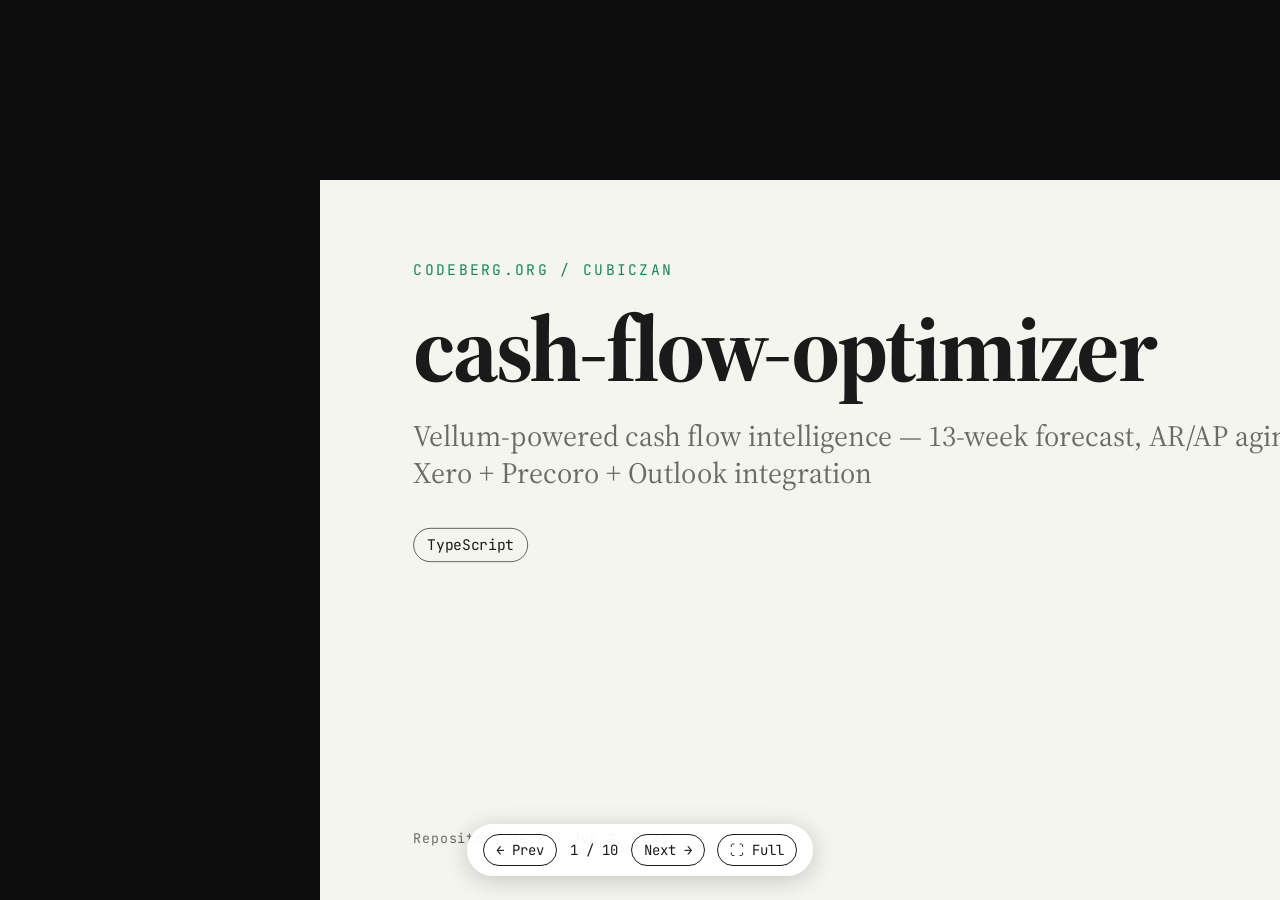
==== cash-flow-optimizer-deck.html @ fc9837b0 "Add project presentation deck" ====
<!doctype html>
<html lang="en">
<head>
<meta charset="utf-8" />
<meta name="viewport" content="width=device-width,initial-scale=1" />
<title>cash-flow-optimizer — Deck</title>
<link rel="preconnect" href="https://fonts.googleapis.com">
<link rel="preconnect" href="https://fonts.gstatic.com" crossorigin>
<link href="https://fonts.googleapis.com/css2?family=Inter:wght@400;500;600&family=Source+Serif+4:wght@400;600;700&family=JetBrains+Mono:wght@400;500&display=swap" rel="stylesheet">
<style>
  :root{
    --bg:#f5f5f0; --ink:#1a1a1a; --muted:#6b6b66; --line:#d9d9d0;
    --green:#1a8754; --blue:#2185d0; --warn:#b54708;
    --serif:"Source Serif 4",Georgia,serif;
    --sans:"Inter",system-ui,sans-serif;
    --mono:"JetBrains Mono",ui-monospace,monospace;
  }
  *{box-sizing:border-box;margin:0;padding:0}
  html,body{height:100%;background:var(--ink);color:var(--ink);font-family:var(--sans);overflow:hidden}
  .stage{position:fixed;inset:0;display:grid;place-items:center;background:#0c0c0c}
  .frame{position:relative;width:1920px;height:1080px;transform-origin:center center}
  .slide{position:absolute;inset:0;background:var(--bg);padding:120px 140px;display:flex;flex-direction:column;gap:32px;overflow:hidden}
  .slide:not(.active){display:none}
  .kicker{font-family:var(--mono);font-size:22px;letter-spacing:.18em;text-transform:uppercase;color:var(--green)}
  .eyebrow{font-family:var(--mono);font-size:24px;letter-spacing:.16em;text-transform:uppercase;color:var(--green)}
  h1.title{font-family:var(--serif);font-size:140px;line-height:1.02;letter-spacing:-.03em;font-weight:700;color:var(--ink);word-break:break-word}
  h2{font-family:var(--serif);font-size:88px;line-height:1.05;letter-spacing:-.02em;font-weight:600}
  .tagline{font-family:var(--serif);font-size:44px;line-height:1.25;color:var(--muted);max-width:1400px}
  .lead{font-family:var(--serif);font-size:42px;line-height:1.3;max-width:1500px}
  .body{font-size:30px;line-height:1.45;color:var(--muted);max-width:1500px}
  .muted{color:var(--muted)}
  .meta-row{display:flex;gap:14px;margin-top:24px;flex-wrap:wrap}
  .chip{font-family:var(--mono);font-size:22px;padding:10px 20px;border:1.5px solid var(--ink);border-radius:999px;color:var(--ink);background:transparent}
  .chip.warn{border-color:var(--warn);color:var(--warn)}
  .footer-mark{position:absolute;bottom:80px;left:140px;font-family:var(--mono);font-size:20px;color:var(--muted);letter-spacing:.06em}
  .stack-grid{display:grid;grid-template-columns:repeat(3,1fr);gap:28px;margin-top:8px}
  .stack-card{background:#fff;border:1.5px solid var(--line);border-radius:8px;padding:36px}
  .stack-label{font-family:var(--mono);font-size:20px;text-transform:uppercase;letter-spacing:.12em;color:var(--muted);margin-bottom:16px}
  .stack-value{font-family:var(--serif);font-size:44px;font-weight:600}
  .stack-value.mono{font-family:var(--mono);font-size:36px}
  .topics{display:flex;flex-wrap:wrap;gap:12px;margin-top:8px}
  .topic{font-family:var(--mono);font-size:22px;padding:10px 18px;background:#fff;border:1.5px solid var(--line);border-radius:6px;color:var(--ink)}
  .bars{display:flex;flex-direction:column;gap:24px;margin-top:8px}
  .bar-row{display:flex;flex-direction:column;gap:10px}
  .bar-label{display:flex;justify-content:space-between;font-family:var(--mono);font-size:26px}
  .bar-track{height:28px;background:#fff;border:1.5px solid var(--line);border-radius:4px;overflow:hidden}
  .bar-fill{height:100%;background:var(--green)}
  .bar-row:nth-child(2) .bar-fill{background:var(--blue)}
  .bar-row:nth-child(3) .bar-fill{background:#c97914}
  .bar-row:nth-child(4) .bar-fill{background:#7a4ec7}
  .bar-row:nth-child(5) .bar-fill{background:#c2185b}
  .bar-row:nth-child(6) .bar-fill{background:#4a4a45}
  .stat-grid{display:grid;grid-template-columns:repeat(5,1fr);gap:24px;margin-top:8px}
  .stat{background:#fff;border:1.5px solid var(--line);border-radius:8px;padding:40px 28px;text-align:left}
  .stat-num{font-family:var(--serif);font-size:84px;font-weight:700;line-height:1;color:var(--green)}
  .stat-label{font-family:var(--mono);font-size:20px;text-transform:uppercase;letter-spacing:.12em;color:var(--muted);margin-top:18px}
  .timeline{display:flex;flex-direction:column;gap:36px;margin-top:8px}
  .tl-item{display:flex;align-items:center;gap:32px}
  .tl-dot{width:24px;height:24px;border-radius:50%;background:var(--green);flex-shrink:0;box-shadow:0 0 0 6px rgba(26,135,84,.15)}
  .tl-label{font-family:var(--mono);font-size:22px;text-transform:uppercase;letter-spacing:.12em;color:var(--muted)}
  .tl-date{font-family:var(--serif);font-size:48px;font-weight:600;margin-top:6px}
  .bullets{list-style:none;display:flex;flex-direction:column;gap:18px}
  .bullets li{font-family:var(--serif);font-size:38px;line-height:1.3;padding-left:42px;position:relative}
  .bullets li:before{content:"";position:absolute;left:0;top:18px;width:24px;height:2px;background:var(--green)}
  .code-block{background:#fff;border:1.5px solid var(--line);border-radius:8px;padding:24px 28px}
  .code-label{font-family:var(--mono);font-size:18px;text-transform:uppercase;letter-spacing:.12em;color:var(--muted);margin-bottom:10px}
  .code-block pre{font-family:var(--mono);font-size:28px;color:var(--ink);overflow:hidden;text-overflow:ellipsis;white-space:nowrap}
  .link-list{list-style:none;display:flex;flex-direction:column;gap:20px}
  .link-list li{display:flex;align-items:baseline;gap:32px;border-bottom:1.5px solid var(--line);padding-bottom:20px}
  .link-kind{font-family:var(--mono);font-size:22px;text-transform:uppercase;letter-spacing:.12em;color:var(--green);min-width:200px}
  .link-list a{font-family:var(--mono);font-size:28px;color:var(--ink);text-decoration:none;word-break:break-all}
  .link-list a:hover{color:var(--blue)}
  .slide-end{align-items:flex-start;justify-content:center}
  .nav{position:fixed;bottom:24px;left:50%;transform:translateX(-50%);display:flex;gap:12px;align-items:center;background:rgba(255,255,255,.95);padding:10px 16px;border-radius:999px;font-family:var(--mono);font-size:14px;color:var(--ink);z-index:10;box-shadow:0 4px 24px rgba(0,0,0,.2)}
  .nav button{font-family:var(--mono);font-size:14px;background:transparent;border:1px solid var(--ink);color:var(--ink);padding:6px 12px;border-radius:999px;cursor:pointer}
  .nav button:hover{background:var(--ink);color:#fff}
  .counter{min-width:50px;text-align:center}
</style>
</head>
<body>
<div class="stage">
  <div class="frame" id="frame">
    
    <section class="slide active slide-title">
      <div class="kicker">codeberg.org / cubiczan</div>
      <h1 class="title">cash-flow-optimizer</h1>
      <p class="tagline">Vellum-powered cash flow intelligence — 13-week forecast, AR/AP aging, Xero + Precoro + Outlook integration</p>
      <div class="meta-row">
        <span class="chip">TypeScript</span>
        
        
        
      </div>
      <div class="footer-mark">Repository deck · Jun 7, 2026</div>
    </section>

    <section class="slide">
      <div class="eyebrow">01 · Overview</div>
      <h2>What this is</h2>
      <p class="lead">Vellum-powered cash flow intelligence — 13-week forecast, AR/AP aging, Xero + Precoro + Outlook integration</p>
      
    </section>

    <section class="slide">
      <div class="eyebrow">02 · Stack &amp; topics</div>
      <h2>Tech surface</h2>
      <div class="stack-grid">
        <div class="stack-card">
          <div class="stack-label">Primary language</div>
          <div class="stack-value">TypeScript</div>
        </div>
        <div class="stack-card">
          <div class="stack-label">Default branch</div>
          <div class="stack-value mono">main</div>
        </div>
        <div class="stack-card">
          <div class="stack-label">License</div>
          <div class="stack-value">Unspecified</div>
        </div>
      </div>
      <div class="topics">
        <span class="muted">No topics declared.</span>
      </div>
    </section>

    <section class="slide">
      <div class="eyebrow">03 · Language composition</div>
      <h2>What it's built from</h2>
      <div class="bars">
            <div class="bar-row">
                  <div class="bar-label"><span>TypeScript</span><span class="muted">43.9%</span></div>
                  <div class="bar-track"><div class="bar-fill" style="width:43.9%"></div></div>
                </div><div class="bar-row">
                  <div class="bar-label"><span>Python</span><span class="muted">24.4%</span></div>
                  <div class="bar-track"><div class="bar-fill" style="width:24.4%"></div></div>
                </div><div class="bar-row">
                  <div class="bar-label"><span>CSS</span><span class="muted">18.5%</span></div>
                  <div class="bar-track"><div class="bar-fill" style="width:18.5%"></div></div>
                </div><div class="bar-row">
                  <div class="bar-label"><span>HTML</span><span class="muted">13.2%</span></div>
                  <div class="bar-track"><div class="bar-fill" style="width:13.2%"></div></div>
                </div>
          </div>
    </section>

    <section class="slide">
      <div class="eyebrow">04 · Signals</div>
      <h2>Repository signals</h2>
      <div class="stat-grid">
        <div class="stat"><div class="stat-num">0</div><div class="stat-label">Stars</div></div><div class="stat"><div class="stat-num">1</div><div class="stat-label">Forks</div></div><div class="stat"><div class="stat-num">1</div><div class="stat-label">Watchers</div></div><div class="stat"><div class="stat-num">0</div><div class="stat-label">Open issues</div></div><div class="stat"><div class="stat-num">7.0 MB</div><div class="stat-label">Size</div></div>
      </div>
    </section>

    <section class="slide">
      <div class="eyebrow">05 · Timeline</div>
      <h2>Project lifecycle</h2>
      <div class="timeline">
        <div class="tl-item"><div class="tl-dot"></div><div><div class="tl-label">Created</div><div class="tl-date">May 7, 2026</div></div></div>
        <div class="tl-item"><div class="tl-dot"></div><div><div class="tl-label">Last update</div><div class="tl-date">Jun 6, 2026</div></div></div>
        <div class="tl-item"><div class="tl-dot"></div><div><div class="tl-label">Status</div><div class="tl-date">Active</div></div></div>
      </div>
    </section>

    <section class="slide">
      <div class="eyebrow">06 · README highlights</div>
      <h2>What the README covers</h2>
      <p class="body muted">No README headings detected.</p>
    </section>

    <section class="slide">
      <div class="eyebrow">07 · Get the code</div>
      <h2>Clone &amp; explore</h2>
      <div class="code-block">
        <div class="code-label">HTTPS</div>
        <pre>git clone https://codeberg.org/cubiczan/cash-flow-optimizer.git</pre>
      </div>
      <div class="code-block">
        <div class="code-label">SSH</div>
        <pre>git clone ssh://git@codeberg.org/cubiczan/cash-flow-optimizer.git</pre>
      </div>
      <div class="code-block">
        <div class="code-label">Default branch</div>
        <pre>git checkout main</pre>
      </div>
    </section>

    <section class="slide">
      <div class="eyebrow">08 · Where to find it</div>
      <h2>Links</h2>
      <ul class="link-list">
        <li><span class="link-kind">Codeberg</span><a href="https://codeberg.org/cubiczan/cash-flow-optimizer">https://codeberg.org/cubiczan/cash-flow-optimizer</a></li>
        <li><span class="link-kind">GitHub</span><a href="https://github.com/cubiczan/cash-flow-optimizer">https://github.com/cubiczan/cash-flow-optimizer</a></li>
        
        <li><span class="link-kind">Issues</span><a href="https://codeberg.org/cubiczan/cash-flow-optimizer/issues">https://codeberg.org/cubiczan/cash-flow-optimizer/issues</a></li>
      </ul>
    </section>

    <section class="slide slide-end">
      <div class="kicker">End of deck</div>
      <h1 class="title">cash-flow-optimizer</h1>
      <p class="tagline">Thanks for reading.</p>
      <div class="footer-mark">cubiczan · Jun 6, 2026</div>
    </section>
  </div>
</div>
<div class="nav">
  <button onclick="prev()">← Prev</button>
  <span class="counter"><span id="cur">1</span> / 10</span>
  <button onclick="next()">Next →</button>
  <button onclick="toggleFs()">⛶ Full</button>
</div>
<script>
  const slides = document.querySelectorAll('.slide');
  const total = slides.length;
  let idx = 0;
  function go(i){ idx = (i + total) % total; slides.forEach((s,j)=>s.classList.toggle('active', j===idx)); document.getElementById('cur').textContent = idx+1; }
  function next(){ go(idx+1) } function prev(){ go(idx-1) }
  function toggleFs(){ if(!document.fullscreenElement) document.documentElement.requestFullscreen(); else document.exitFullscreen(); }
  document.addEventListener('keydown', e => {
    if(e.key==='ArrowRight'||e.key===' '||e.key==='PageDown') next();
    else if(e.key==='ArrowLeft'||e.key==='PageUp') prev();
    else if(e.key==='Home') go(0);
    else if(e.key==='End') go(total-1);
    else if(e.key==='f'||e.key==='F') toggleFs();
  });
  function scale(){
    const f = document.getElementById('frame');
    const s = Math.min(window.innerWidth/1920, window.innerHeight/1080);
    f.style.transform = 'scale(' + s + ')';
  }
  window.addEventListener('resize', scale); scale();
</script>
</body>
</html>
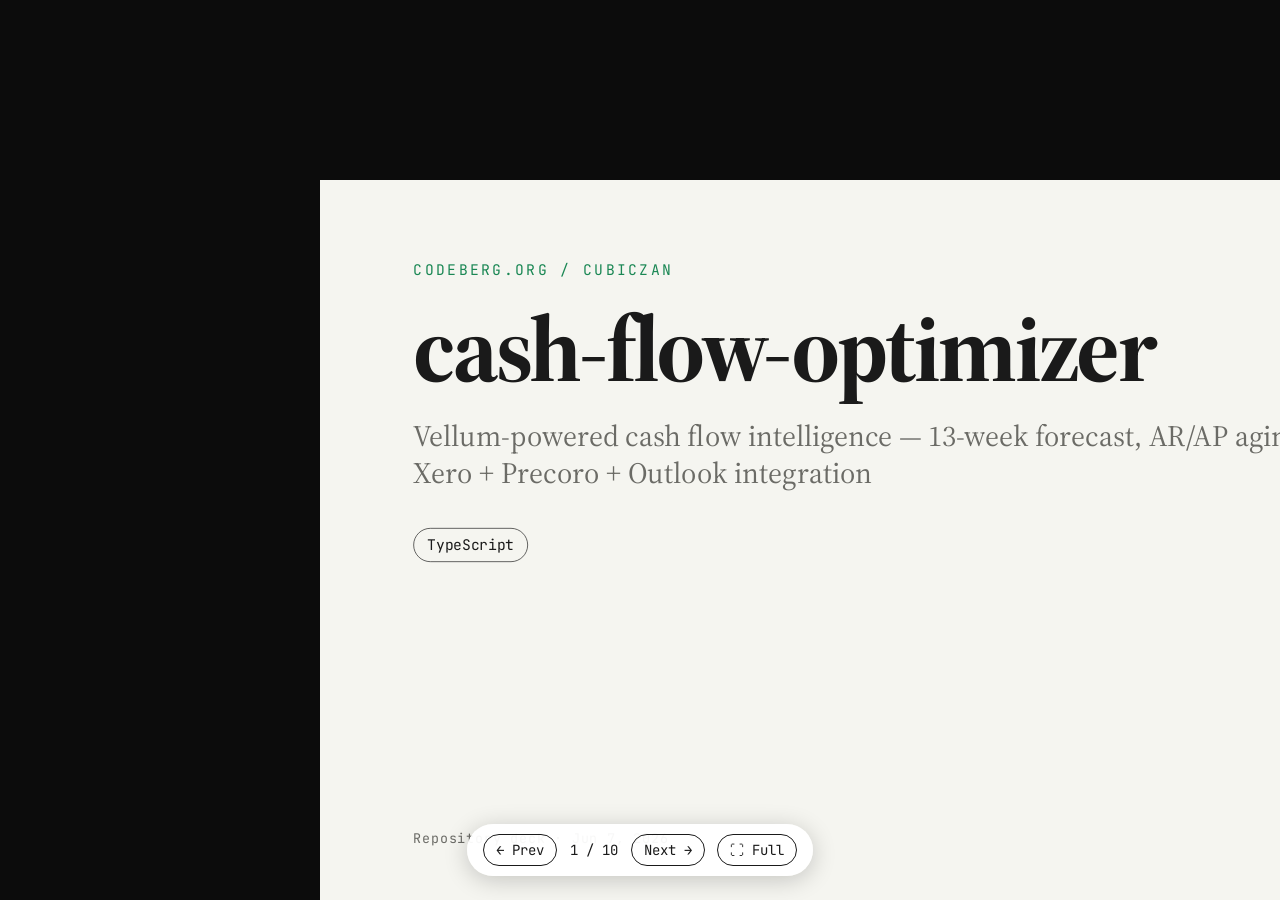
==== commit b7234b23: "Fix broken GitHub links pointing to retired accounts (Cubiczan/zan-maker -> icohangar-ops) Co-Author" ====
--- a/cash-flow-optimizer-deck.html
+++ b/cash-flow-optimizer-deck.html
@@ -189,7 +189,7 @@
       <h2>Links</h2>
       <ul class="link-list">
         <li><span class="link-kind">Codeberg</span><a href="https://codeberg.org/cubiczan/cash-flow-optimizer">https://codeberg.org/cubiczan/cash-flow-optimizer</a></li>
-        <li><span class="link-kind">GitHub</span><a href="https://github.com/cubiczan/cash-flow-optimizer">https://github.com/cubiczan/cash-flow-optimizer</a></li>
+        <li><span class="link-kind">GitHub</span><a href="https://github.com/icohangar-ops/cash-flow-optimizer">https://github.com/icohangar-ops/cash-flow-optimizer</a></li>
         
         <li><span class="link-kind">Issues</span><a href="https://codeberg.org/cubiczan/cash-flow-optimizer/issues">https://codeberg.org/cubiczan/cash-flow-optimizer/issues</a></li>
       </ul>
